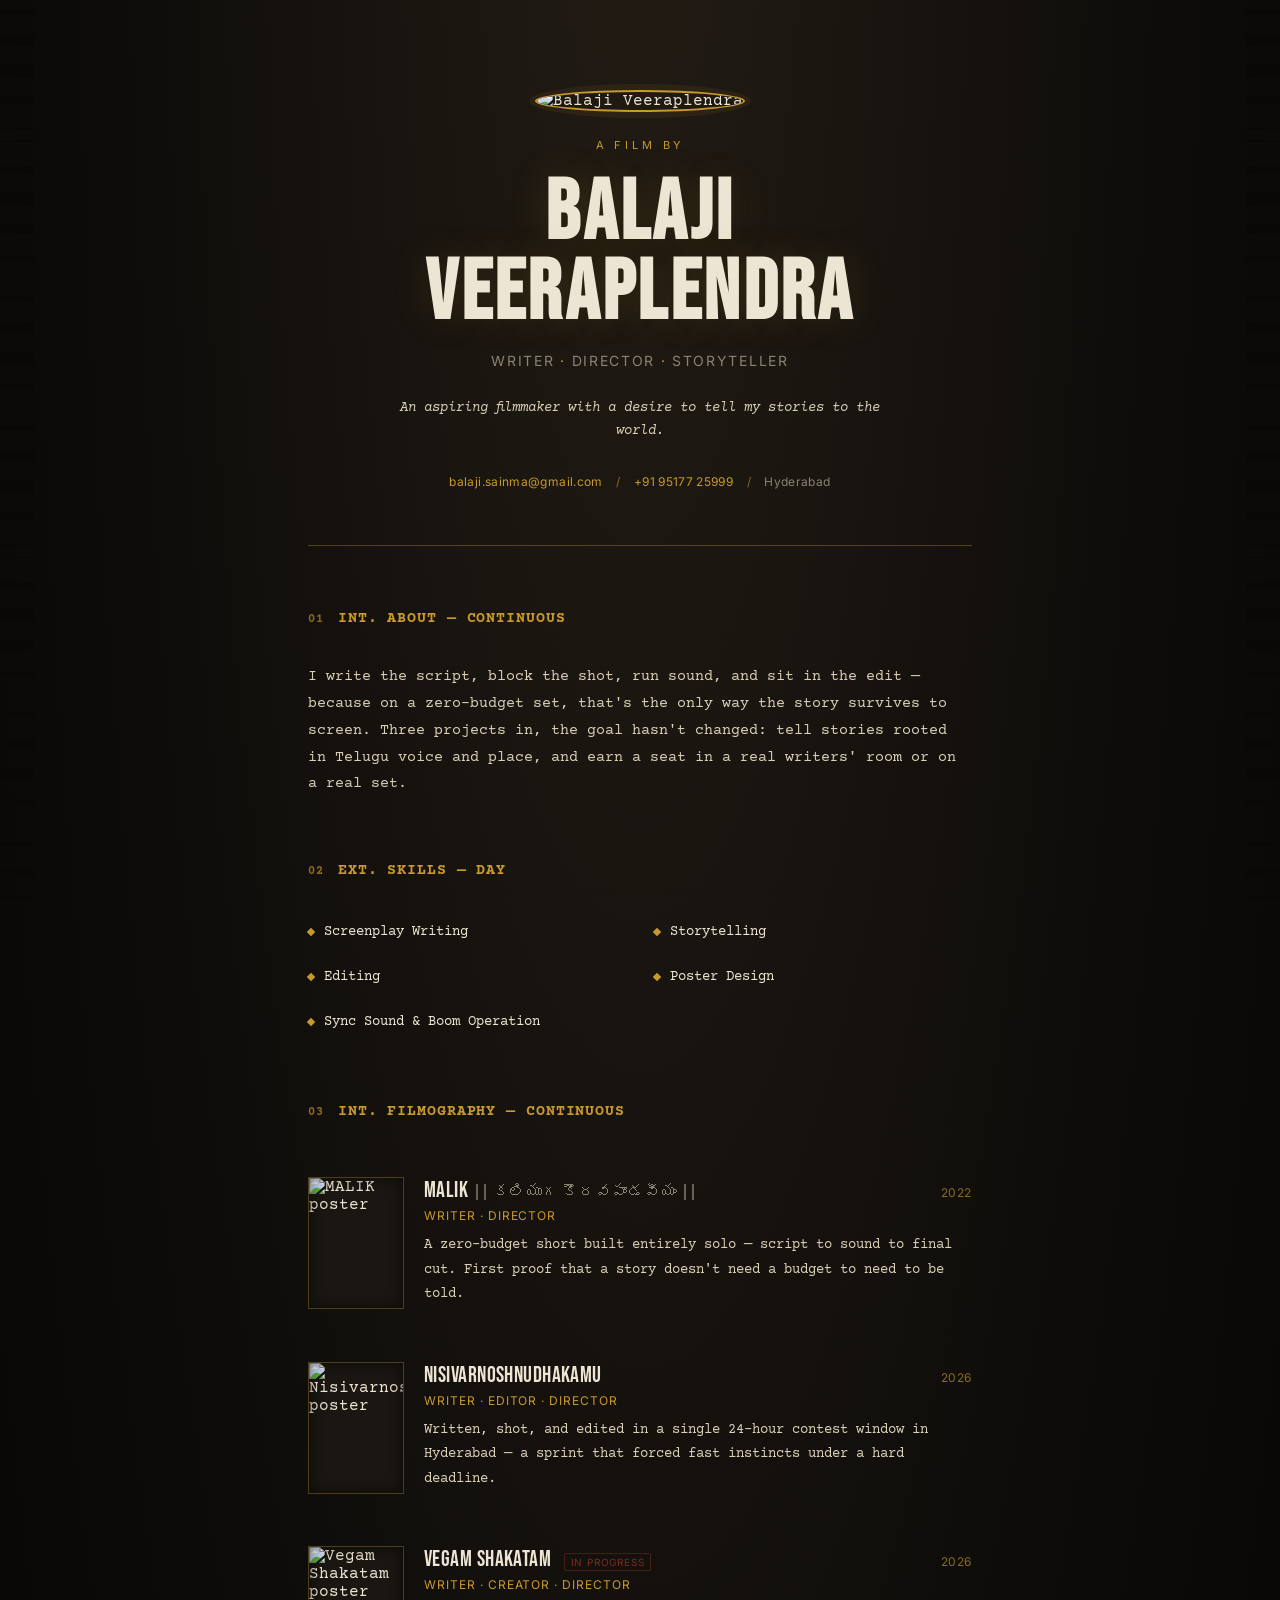
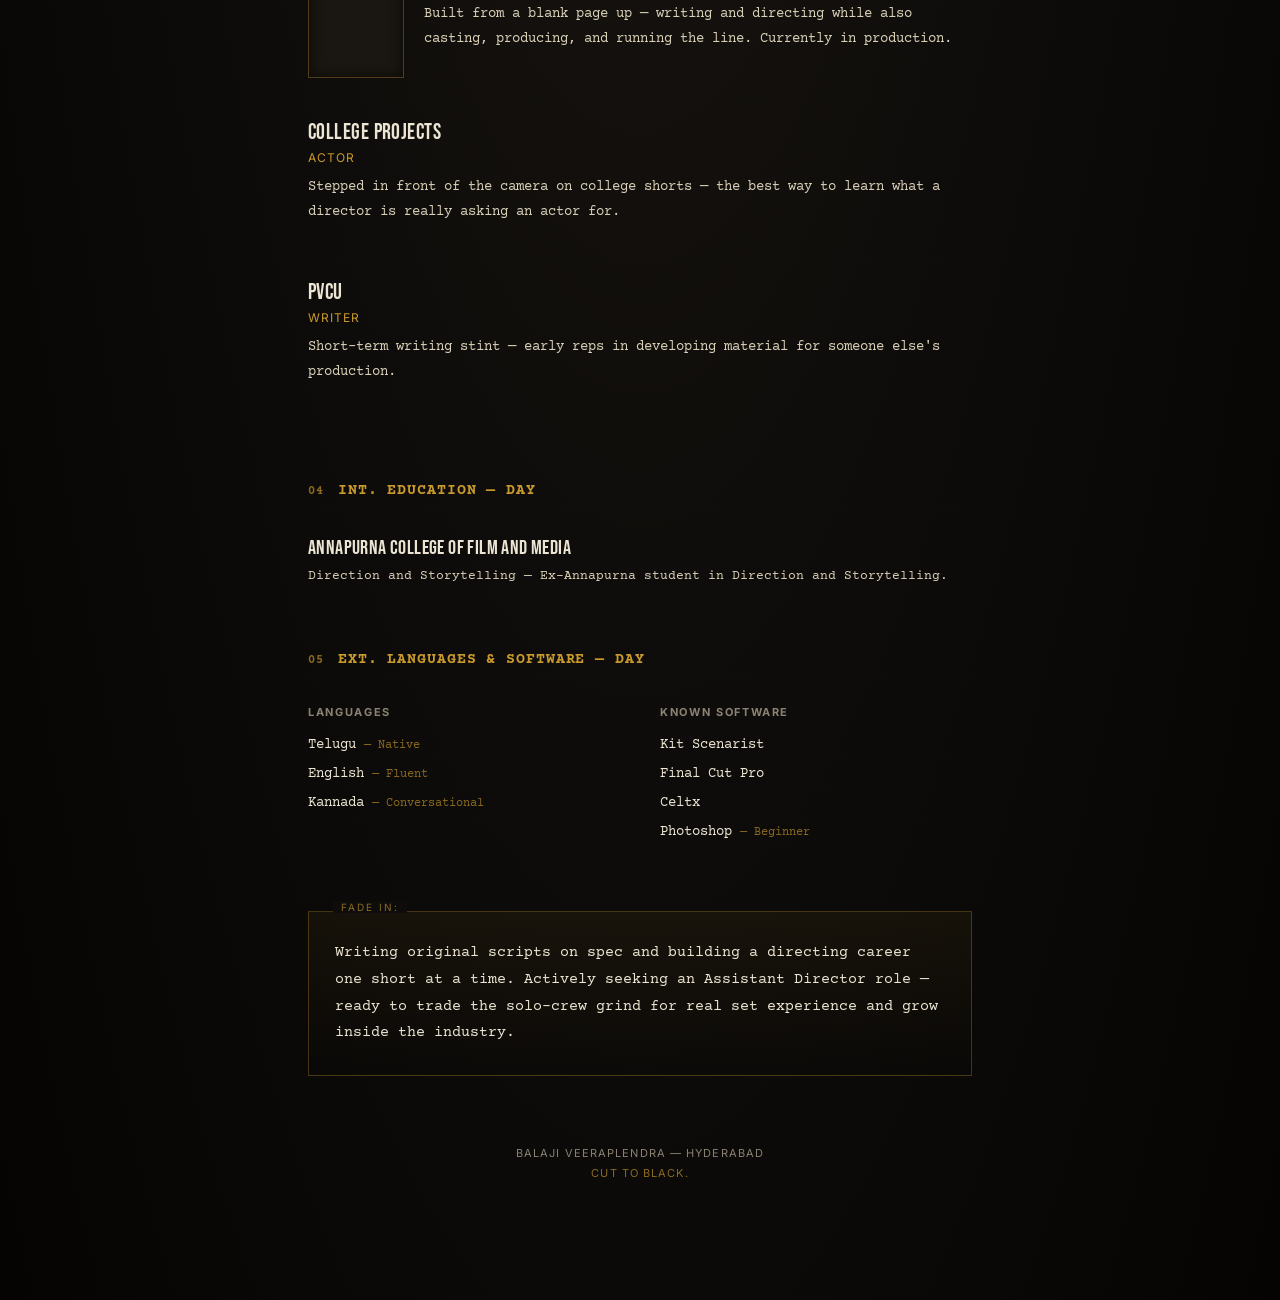
==== index.html @ 6fb1c356 "Add files via upload" ====
<!DOCTYPE html>
<html lang="en">
<head>
<meta charset="UTF-8">
<meta name="viewport" content="width=device-width, initial-scale=1.0">
<title>Balaji Veeraplendra — Writer / Director</title>
<link rel="preconnect" href="https://fonts.googleapis.com">
<link rel="preconnect" href="https://fonts.gstatic.com" crossorigin>
<link href="https://fonts.googleapis.com/css2?family=Bebas+Neue&family=Courier+Prime:wght@400;700&family=Inter:wght@400;500;600&display=swap" rel="stylesheet">
<style>
  :root{
    --bg: #0f0d0b;
    --bg-vignette: #050403;
    --paper: #ece5d3;
    --paper-dim: #d9d0b8;
    --ink: #1b1712;
    --gold: #c8992c;
    --gold-dim: #8a6a1f;
    --red: #7e2a24;
    --muted: #8a8272;
    --rule: rgba(27,23,18,0.18);
  }

  *{ box-sizing: border-box; }

  html, body{
    margin:0; padding:0;
    background: var(--bg);
    color: var(--paper);
    font-family: 'Courier Prime', monospace;
  }

  body{
    background:
      radial-gradient(ellipse at 50% -10%, #221c14 0%, var(--bg) 55%, var(--bg-vignette) 100%);
    min-height: 100vh;
  }

  /* Sprocket rails */
  .rail{
    position: fixed;
    top:0; bottom:0;
    width: 34px;
    background-image:
      repeating-linear-gradient(to bottom, transparent 0 18px, rgba(200,153,44,0.10) 18px 20px);
    z-index: 0;
    pointer-events:none;
  }
  .rail.left{ left:0; }
  .rail.right{ right:0; }
  .rail::before, .rail::after{
    content:"";
    position:absolute; left:50%; transform:translateX(-50%);
    top:14px; width:12px; height:12px; border-radius:2px;
    background: var(--bg-vignette);
    box-shadow: 0 24px 0 0 var(--bg-vignette), 0 48px 0 0 var(--bg-vignette);
  }
  .rail{
    background-color: #16110c;
  }
  .sprockets{
    position:fixed; top:0; bottom:0; width:34px;
    background-repeat: repeat-y;
    background-image: repeating-linear-gradient(to bottom,
      transparent 0px, transparent 10px,
      #0a0806 10px, #0a0806 26px);
    -webkit-mask-image: repeating-linear-gradient(to bottom, black 0 14px, transparent 14px 32px);
            mask-image: repeating-linear-gradient(to bottom, black 0 14px, transparent 14px 32px);
    z-index:1;
  }

  .frame{
    position: relative;
    max-width: 760px;
    margin: 0 auto;
    padding: 0 48px 120px;
  }

  /* ---- Title card ---- */
  .headshot{
    width: 108px;
    height: 108px;
    border-radius: 50%;
    object-fit: cover;
    border: 2px solid var(--gold);
    box-shadow: 0 0 0 6px rgba(200,153,44,0.08);
    margin-bottom: 26px;
  }

  .titlecard{
    padding: 90px 0 56px;
    text-align:center;
    border-bottom: 1px solid rgba(200,153,44,0.35);
  }
  .eyebrow{
    font-family: 'Inter', sans-serif;
    font-size: 11px;
    letter-spacing: 0.35em;
    color: var(--gold);
    text-transform: uppercase;
    margin-bottom: 22px;
  }
  .title{
    font-family: 'Bebas Neue', sans-serif;
    font-size: clamp(48px, 9vw, 84px);
    letter-spacing: 0.04em;
    line-height: 0.95;
    color: var(--paper);
    margin: 0;
    text-shadow: 0 0 40px rgba(200,153,44,0.15);
  }
  .role-line{
    margin-top: 18px;
    font-family: 'Inter', sans-serif;
    font-size: 14px;
    letter-spacing: 0.12em;
    color: var(--muted);
    text-transform: uppercase;
  }
  .role-line span{ color: var(--gold); }
  .logline{
    max-width: 480px;
    margin: 28px auto 0;
    font-size: 14px;
    line-height: 1.7;
    color: var(--paper-dim);
    font-style: italic;
  }
  .contact-strip{
    margin-top: 30px;
    font-family: 'Inter', sans-serif;
    font-size: 12px;
    color: var(--muted);
    letter-spacing: 0.03em;
  }
  .contact-strip a{ color: var(--gold); text-decoration: none; }
  .contact-strip a:hover{ text-decoration: underline; }
  .contact-strip .sep{ color: var(--gold-dim); margin: 0 10px; }

  /* ---- Scene heading (signature element) ---- */
  .scene{
    margin-top: 64px;
  }
  .slug{
    display:flex;
    align-items: baseline;
    gap: 14px;
    font-family: 'Courier Prime', monospace;
    font-weight: 700;
    font-size: 15px;
    letter-spacing: 0.06em;
    color: var(--gold);
    text-transform: uppercase;
    border-bottom: 1px solid var(--rule);
    padding-bottom: 10px;
    margin-bottom: 26px;
  }
  .slug .num{
    color: var(--gold-dim);
    font-size: 12px;
  }
  .slug .tag{
    color: var(--red);
    background: rgba(126,42,36,0.12);
    border: 1px solid rgba(126,42,36,0.35);
    padding: 2px 7px;
    border-radius: 2px;
    font-size: 11px;
  }

  .body-text{
    color: var(--paper-dim);
    font-size: 14.5px;
    line-height: 1.85;
  }

  /* ---- Skills ---- */
  .skills-grid{
    display:grid;
    grid-template-columns: repeat(2, 1fr);
    gap: 12px 28px;
  }
  .skill-item{
    display:flex; align-items:center; gap:10px;
    font-size: 14px;
    color: var(--paper);
    padding: 8px 0;
    border-bottom: 1px dashed var(--rule);
  }
  .skill-item::before{
    content: "";
    width: 6px; height: 6px;
    background: var(--gold);
    transform: rotate(45deg);
    flex-shrink:0;
  }

  /* ---- Filmography / experience ---- */
  .credit{
    padding: 20px 0;
    border-bottom: 1px solid var(--rule);
  }
  .credit:last-child{ border-bottom:none; }
  .credit.has-photo{
    display:flex;
    gap: 20px;
  }
  .credit-poster{
    flex-shrink:0;
    width: 96px;
    height: 132px;
    background: #1a1611;
    border: 1px solid rgba(200,153,44,0.3);
    overflow:hidden;
    position:relative;
  }
  .credit-poster img{
    width:100%; height:100%;
    object-fit: cover;
    display:block;
  }
  .credit-poster::after{
    content: "";
    position:absolute; inset:0;
    box-shadow: inset 0 0 14px rgba(0,0,0,0.6);
    pointer-events:none;
  }
  .credit-body{ flex:1; min-width:0; }
  .credit-head{
    display:flex; justify-content: space-between; align-items:baseline;
    flex-wrap: wrap; gap: 8px 16px;
  }
  .credit-title{
    font-family: 'Bebas Neue', sans-serif;
    font-size: 22px;
    letter-spacing: 0.02em;
    color: var(--paper);
  }
  .credit-year{
    font-family: 'Inter', sans-serif;
    font-size: 12px;
    color: var(--gold-dim);
    letter-spacing: 0.05em;
  }
  .credit-role{
    font-family: 'Inter', sans-serif;
    font-size: 12px;
    color: var(--gold);
    text-transform: uppercase;
    letter-spacing: 0.08em;
    margin-top: 4px;
  }
  .credit-desc{
    margin-top: 10px;
    font-size: 14px;
    color: var(--paper-dim);
    line-height: 1.75;
  }
  .status-tag{
    font-family:'Inter', sans-serif;
    font-size: 10px;
    letter-spacing: 0.08em;
    text-transform: uppercase;
    color: var(--red);
    border: 1px solid rgba(126,42,36,0.5);
    padding: 2px 6px;
    border-radius: 2px;
    margin-left: 8px;
  }

  /* ---- Two-column meta section (education/languages/software) ---- */
  .meta-grid{
    display:grid;
    grid-template-columns: 1fr 1fr;
    gap: 40px;
  }
  .meta-block h3{
    font-family:'Inter', sans-serif;
    font-size: 11px;
    letter-spacing: 0.15em;
    text-transform: uppercase;
    color: var(--muted);
    margin: 0 0 12px;
  }
  .meta-block .line{
    font-size: 14px;
    color: var(--paper);
    padding: 6px 0;
    border-bottom: 1px dashed var(--rule);
  }
  .meta-block .line .lvl{
    color: var(--gold-dim);
    font-size: 12px;
  }

  .education-title{
    font-family:'Bebas Neue', sans-serif;
    font-size: 20px;
    color: var(--paper);
    letter-spacing: 0.02em;
  }
  .education-sub{
    font-size: 13px;
    color: var(--paper-dim);
    margin-top: 6px;
    line-height: 1.6;
  }

  /* ---- Focus / footer ---- */
  .focus-box{
    margin-top: 64px;
    border: 1px solid rgba(200,153,44,0.3);
    background: linear-gradient(180deg, rgba(200,153,44,0.06), transparent);
    padding: 28px 26px;
    position: relative;
  }
  .focus-box::before{
    content: "FADE IN:";
    position: absolute;
    top: -11px; left: 24px;
    background: var(--bg);
    padding: 0 8px;
    font-family:'Inter', sans-serif;
    font-size: 10px;
    letter-spacing: 0.2em;
    color: var(--gold-dim);
  }
  .focus-box p{
    margin:0;
    font-size: 14.5px;
    line-height: 1.85;
    color: var(--paper);
  }

  footer{
    margin-top: 70px;
    text-align:center;
    font-family:'Inter', sans-serif;
    font-size: 11px;
    letter-spacing: 0.1em;
    color: var(--muted);
    text-transform: uppercase;
  }
  footer .end{
    color: var(--gold-dim);
    margin-top: 6px;
  }

  @media (max-width: 640px){
    .frame{ padding: 0 24px 90px; }
    .skills-grid{ grid-template-columns: 1fr; }
    .meta-grid{ grid-template-columns: 1fr; }
    .titlecard{ padding-top: 64px; }
  }

  @media (prefers-reduced-motion: no-preference){
    .scene{ animation: rise 0.6s ease both; }
    .scene:nth-of-type(2){ animation-delay: 0.05s; }
    .scene:nth-of-type(3){ animation-delay: 0.1s; }
    .scene:nth-of-type(4){ animation-delay: 0.15s; }
    .scene:nth-of-type(5){ animation-delay: 0.2s; }
  }
  @keyframes rise{
    from{ opacity:0; transform: translateY(10px); }
    to{ opacity:1; transform: translateY(0); }
  }

  a:focus-visible, button:focus-visible{
    outline: 2px solid var(--gold);
    outline-offset: 3px;
  }
</style>
</head>
<body>

<div class="sprockets" style="left:0;"></div>
<div class="sprockets" style="right:0;"></div>

<div class="frame">

  <div class="titlecard">
    <img class="headshot" src="images/headshot.jpg" alt="Balaji Veeraplendra">
    <div class="eyebrow">A Film By</div>
    <h1 class="title">BALAJI<br>VEERAPLENDRA</h1>
    <div class="role-line">Writer <span>·</span> Director <span>·</span> Storyteller</div>
    <p class="logline">An aspiring filmmaker with a desire to tell my stories to the world.</p>
    <div class="contact-strip">
      <a href="mailto:balaji.sainma@gmail.com">balaji.sainma@gmail.com</a>
      <span class="sep">/</span>
      <a href="tel:+919517725999">+91 95177 25999</a>
      <span class="sep">/</span>
      Hyderabad
    </div>
  </div>

  <div class="scene">
    <div class="slug"><span class="num">01</span> INT. ABOUT — CONTINUOUS</div>
    <p class="body-text">I write the script, block the shot, run sound, and sit in the edit — because on a zero-budget set, that's the only way the story survives to screen. Three projects in, the goal hasn't changed: tell stories rooted in Telugu voice and place, and earn a seat in a real writers' room or on a real set.</p>
  </div>

  <div class="scene">
    <div class="slug"><span class="num">02</span> EXT. SKILLS — DAY</div>
    <div class="skills-grid">
      <div class="skill-item">Screenplay Writing</div>
      <div class="skill-item">Storytelling</div>
      <div class="skill-item">Editing</div>
      <div class="skill-item">Poster Design</div>
      <div class="skill-item">Sync Sound & Boom Operation</div>
    </div>
  </div>

  <div class="scene">
    <div class="slug"><span class="num">03</span> INT. FILMOGRAPHY — CONTINUOUS</div>

    <div class="credit has-photo">
      <div class="credit-poster">
        <img src="images/malik-poster.jpg" alt="MALIK poster" loading="lazy">
      </div>
      <div class="credit-body">
        <div class="credit-head">
          <span class="credit-title">MALIK <span style="font-size:16px; color:var(--muted);">|| కలియుగ కౌరవపాండవీయం ||</span></span>
          <span class="credit-year">2022</span>
        </div>
        <div class="credit-role">Writer · Director</div>
        <p class="credit-desc">A zero-budget short built entirely solo — script to sound to final cut. First proof that a story doesn't need a budget to need to be told.</p>
      </div>
    </div>

    <div class="credit has-photo">
      <div class="credit-poster">
        <img src="images/nisivarnoshnudhakamu-poster.jpg" alt="Nisivarnoshnudhakamu poster" loading="lazy">
      </div>
      <div class="credit-body">
        <div class="credit-head">
          <span class="credit-title">Nisivarnoshnudhakamu</span>
          <span class="credit-year">2026</span>
        </div>
        <div class="credit-role">Writer · Editor · Director</div>
        <p class="credit-desc">Written, shot, and edited in a single 24-hour contest window in Hyderabad — a sprint that forced fast instincts under a hard deadline.</p>
      </div>
    </div>

    <div class="credit has-photo">
      <div class="credit-poster">
        <img src="images/vegam-shakatam-poster.jpg" alt="Vegam Shakatam poster" loading="lazy">
      </div>
      <div class="credit-body">
        <div class="credit-head">
          <span class="credit-title">Vegam Shakatam <span class="status-tag">In Progress</span></span>
          <span class="credit-year">2026</span>
        </div>
        <div class="credit-role">Writer · Creator · Director</div>
        <p class="credit-desc">Built from a blank page up — writing and directing while also casting, producing, and running the line. Currently in production.</p>
      </div>
    </div>

    <div class="credit">
      <div class="credit-head">
        <span class="credit-title">College Projects</span>
      </div>
      <div class="credit-role">Actor</div>
      <p class="credit-desc">Stepped in front of the camera on college shorts — the best way to learn what a director is really asking an actor for.</p>
    </div>

    <div class="credit">
      <div class="credit-head">
        <span class="credit-title">PVCU</span>
      </div>
      <div class="credit-role">Writer</div>
      <p class="credit-desc">Short-term writing stint — early reps in developing material for someone else's production.</p>
    </div>
  </div>

  <div class="scene">
    <div class="slug"><span class="num">04</span> INT. EDUCATION — DAY</div>
    <div class="education-title">Annapurna College of Film and Media</div>
    <div class="education-sub">Direction and Storytelling — Ex-Annapurna student in Direction and Storytelling.</div>
  </div>

  <div class="scene">
    <div class="slug"><span class="num">05</span> EXT. LANGUAGES & SOFTWARE — DAY</div>
    <div class="meta-grid">
      <div class="meta-block">
        <h3>Languages</h3>
        <div class="line">Telugu <span class="lvl">— Native</span></div>
        <div class="line">English <span class="lvl">— Fluent</span></div>
        <div class="line">Kannada <span class="lvl">— Conversational</span></div>
      </div>
      <div class="meta-block">
        <h3>Known Software</h3>
        <div class="line">Kit Scenarist</div>
        <div class="line">Final Cut Pro</div>
        <div class="line">Celtx</div>
        <div class="line">Photoshop <span class="lvl">— Beginner</span></div>
      </div>
    </div>
  </div>

  <div class="focus-box">
    <p>Writing original scripts on spec and building a directing career one short at a time. Actively seeking an Assistant Director role — ready to trade the solo-crew grind for real set experience and grow inside the industry.</p>
  </div>

  <footer>
    <div>Balaji Veeraplendra — Hyderabad</div>
    <div class="end">CUT TO BLACK.</div>
  </footer>

</div>

</body>
</html>
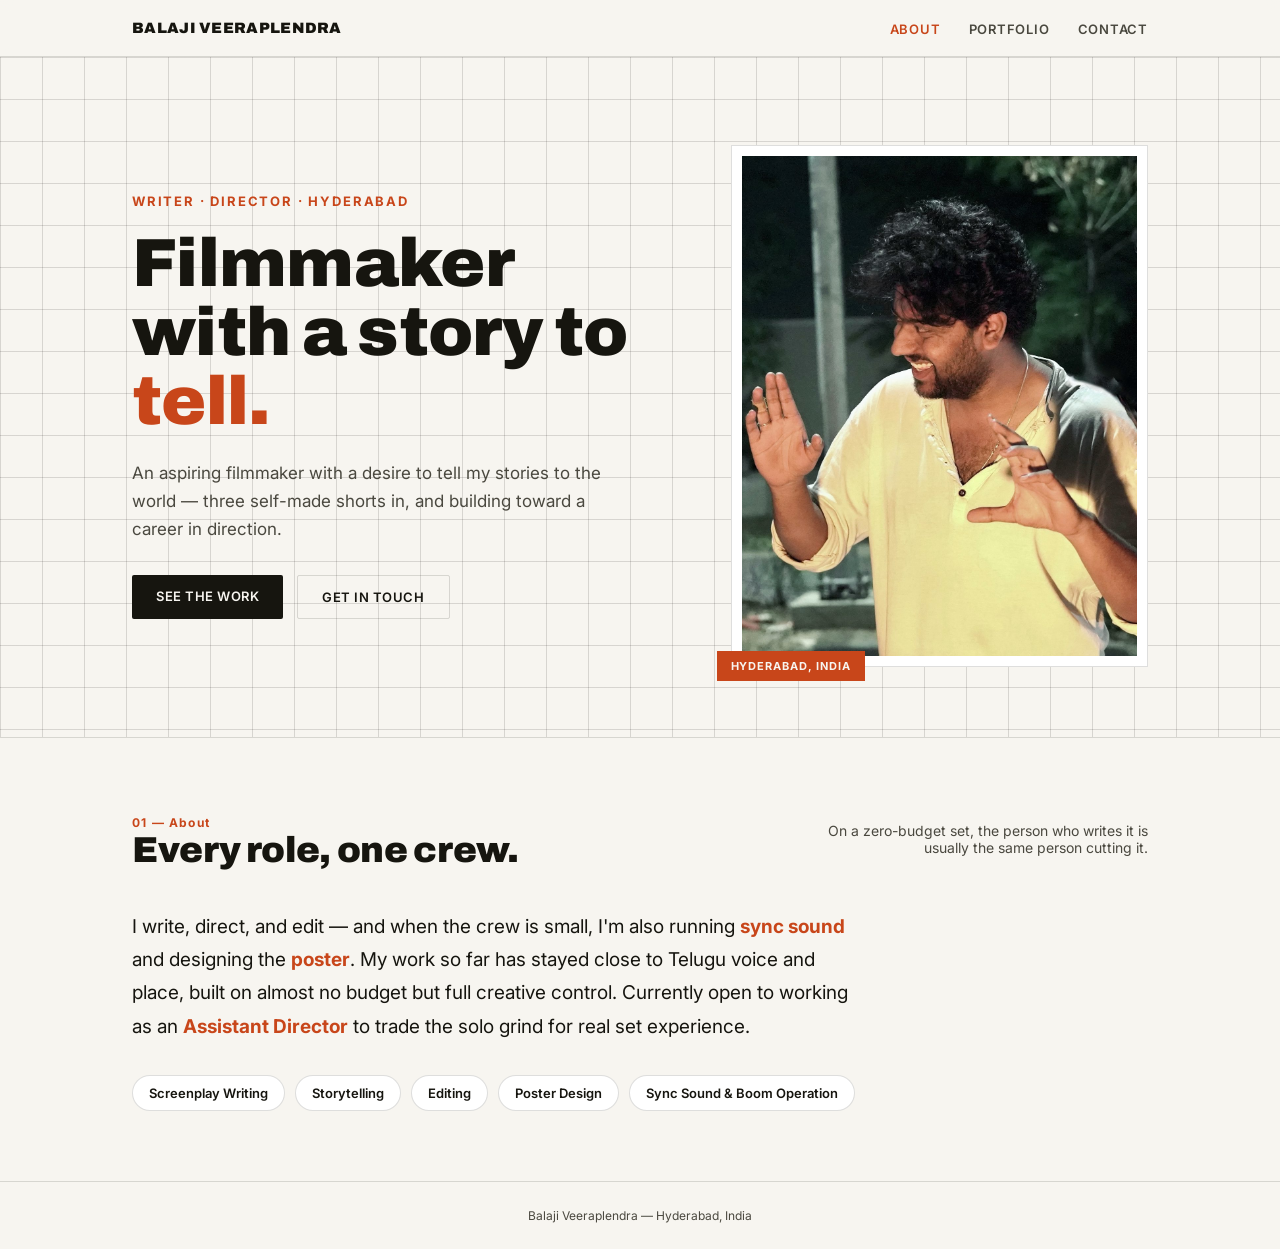
==== commit 150729cd: "Split site into About / Portfolio / Contact pages" ====
--- a/index.html
+++ b/index.html
@@ -3,509 +3,66 @@
 <head>
 <meta charset="UTF-8">
 <meta name="viewport" content="width=device-width, initial-scale=1.0">
-<title>Balaji Veeraplendra — Writer / Director</title>
+<title>Balaji Veeraplendra — Filmmaker</title>
 <link rel="preconnect" href="https://fonts.googleapis.com">
 <link rel="preconnect" href="https://fonts.gstatic.com" crossorigin>
-<link href="https://fonts.googleapis.com/css2?family=Bebas+Neue&family=Courier+Prime:wght@400;700&family=Inter:wght@400;500;600&display=swap" rel="stylesheet">
-<style>
-  :root{
-    --bg: #0f0d0b;
-    --bg-vignette: #050403;
-    --paper: #ece5d3;
-    --paper-dim: #d9d0b8;
-    --ink: #1b1712;
-    --gold: #c8992c;
-    --gold-dim: #8a6a1f;
-    --red: #7e2a24;
-    --muted: #8a8272;
-    --rule: rgba(27,23,18,0.18);
-  }
-
-  *{ box-sizing: border-box; }
-
-  html, body{
-    margin:0; padding:0;
-    background: var(--bg);
-    color: var(--paper);
-    font-family: 'Courier Prime', monospace;
-  }
-
-  body{
-    background:
-      radial-gradient(ellipse at 50% -10%, #221c14 0%, var(--bg) 55%, var(--bg-vignette) 100%);
-    min-height: 100vh;
-  }
-
-  /* Sprocket rails */
-  .rail{
-    position: fixed;
-    top:0; bottom:0;
-    width: 34px;
-    background-image:
-      repeating-linear-gradient(to bottom, transparent 0 18px, rgba(200,153,44,0.10) 18px 20px);
-    z-index: 0;
-    pointer-events:none;
-  }
-  .rail.left{ left:0; }
-  .rail.right{ right:0; }
-  .rail::before, .rail::after{
-    content:"";
-    position:absolute; left:50%; transform:translateX(-50%);
-    top:14px; width:12px; height:12px; border-radius:2px;
-    background: var(--bg-vignette);
-    box-shadow: 0 24px 0 0 var(--bg-vignette), 0 48px 0 0 var(--bg-vignette);
-  }
-  .rail{
-    background-color: #16110c;
-  }
-  .sprockets{
-    position:fixed; top:0; bottom:0; width:34px;
-    background-repeat: repeat-y;
-    background-image: repeating-linear-gradient(to bottom,
-      transparent 0px, transparent 10px,
-      #0a0806 10px, #0a0806 26px);
-    -webkit-mask-image: repeating-linear-gradient(to bottom, black 0 14px, transparent 14px 32px);
-            mask-image: repeating-linear-gradient(to bottom, black 0 14px, transparent 14px 32px);
-    z-index:1;
-  }
-
-  .frame{
-    position: relative;
-    max-width: 760px;
-    margin: 0 auto;
-    padding: 0 48px 120px;
-  }
-
-  /* ---- Title card ---- */
-  .headshot{
-    width: 108px;
-    height: 108px;
-    border-radius: 50%;
-    object-fit: cover;
-    border: 2px solid var(--gold);
-    box-shadow: 0 0 0 6px rgba(200,153,44,0.08);
-    margin-bottom: 26px;
-  }
-
-  .titlecard{
-    padding: 90px 0 56px;
-    text-align:center;
-    border-bottom: 1px solid rgba(200,153,44,0.35);
-  }
-  .eyebrow{
-    font-family: 'Inter', sans-serif;
-    font-size: 11px;
-    letter-spacing: 0.35em;
-    color: var(--gold);
-    text-transform: uppercase;
-    margin-bottom: 22px;
-  }
-  .title{
-    font-family: 'Bebas Neue', sans-serif;
-    font-size: clamp(48px, 9vw, 84px);
-    letter-spacing: 0.04em;
-    line-height: 0.95;
-    color: var(--paper);
-    margin: 0;
-    text-shadow: 0 0 40px rgba(200,153,44,0.15);
-  }
-  .role-line{
-    margin-top: 18px;
-    font-family: 'Inter', sans-serif;
-    font-size: 14px;
-    letter-spacing: 0.12em;
-    color: var(--muted);
-    text-transform: uppercase;
-  }
-  .role-line span{ color: var(--gold); }
-  .logline{
-    max-width: 480px;
-    margin: 28px auto 0;
-    font-size: 14px;
-    line-height: 1.7;
-    color: var(--paper-dim);
-    font-style: italic;
-  }
-  .contact-strip{
-    margin-top: 30px;
-    font-family: 'Inter', sans-serif;
-    font-size: 12px;
-    color: var(--muted);
-    letter-spacing: 0.03em;
-  }
-  .contact-strip a{ color: var(--gold); text-decoration: none; }
-  .contact-strip a:hover{ text-decoration: underline; }
-  .contact-strip .sep{ color: var(--gold-dim); margin: 0 10px; }
-
-  /* ---- Scene heading (signature element) ---- */
-  .scene{
-    margin-top: 64px;
-  }
-  .slug{
-    display:flex;
-    align-items: baseline;
-    gap: 14px;
-    font-family: 'Courier Prime', monospace;
-    font-weight: 700;
-    font-size: 15px;
-    letter-spacing: 0.06em;
-    color: var(--gold);
-    text-transform: uppercase;
-    border-bottom: 1px solid var(--rule);
-    padding-bottom: 10px;
-    margin-bottom: 26px;
-  }
-  .slug .num{
-    color: var(--gold-dim);
-    font-size: 12px;
-  }
-  .slug .tag{
-    color: var(--red);
-    background: rgba(126,42,36,0.12);
-    border: 1px solid rgba(126,42,36,0.35);
-    padding: 2px 7px;
-    border-radius: 2px;
-    font-size: 11px;
-  }
-
-  .body-text{
-    color: var(--paper-dim);
-    font-size: 14.5px;
-    line-height: 1.85;
-  }
-
-  /* ---- Skills ---- */
-  .skills-grid{
-    display:grid;
-    grid-template-columns: repeat(2, 1fr);
-    gap: 12px 28px;
-  }
-  .skill-item{
-    display:flex; align-items:center; gap:10px;
-    font-size: 14px;
-    color: var(--paper);
-    padding: 8px 0;
-    border-bottom: 1px dashed var(--rule);
-  }
-  .skill-item::before{
-    content: "";
-    width: 6px; height: 6px;
-    background: var(--gold);
-    transform: rotate(45deg);
-    flex-shrink:0;
-  }
-
-  /* ---- Filmography / experience ---- */
-  .credit{
-    padding: 20px 0;
-    border-bottom: 1px solid var(--rule);
-  }
-  .credit:last-child{ border-bottom:none; }
-  .credit.has-photo{
-    display:flex;
-    gap: 20px;
-  }
-  .credit-poster{
-    flex-shrink:0;
-    width: 96px;
-    height: 132px;
-    background: #1a1611;
-    border: 1px solid rgba(200,153,44,0.3);
-    overflow:hidden;
-    position:relative;
-  }
-  .credit-poster img{
-    width:100%; height:100%;
-    object-fit: cover;
-    display:block;
-  }
-  .credit-poster::after{
-    content: "";
-    position:absolute; inset:0;
-    box-shadow: inset 0 0 14px rgba(0,0,0,0.6);
-    pointer-events:none;
-  }
-  .credit-body{ flex:1; min-width:0; }
-  .credit-head{
-    display:flex; justify-content: space-between; align-items:baseline;
-    flex-wrap: wrap; gap: 8px 16px;
-  }
-  .credit-title{
-    font-family: 'Bebas Neue', sans-serif;
-    font-size: 22px;
-    letter-spacing: 0.02em;
-    color: var(--paper);
-  }
-  .credit-year{
-    font-family: 'Inter', sans-serif;
-    font-size: 12px;
-    color: var(--gold-dim);
-    letter-spacing: 0.05em;
-  }
-  .credit-role{
-    font-family: 'Inter', sans-serif;
-    font-size: 12px;
-    color: var(--gold);
-    text-transform: uppercase;
-    letter-spacing: 0.08em;
-    margin-top: 4px;
-  }
-  .credit-desc{
-    margin-top: 10px;
-    font-size: 14px;
-    color: var(--paper-dim);
-    line-height: 1.75;
-  }
-  .status-tag{
-    font-family:'Inter', sans-serif;
-    font-size: 10px;
-    letter-spacing: 0.08em;
-    text-transform: uppercase;
-    color: var(--red);
-    border: 1px solid rgba(126,42,36,0.5);
-    padding: 2px 6px;
-    border-radius: 2px;
-    margin-left: 8px;
-  }
-
-  /* ---- Two-column meta section (education/languages/software) ---- */
-  .meta-grid{
-    display:grid;
-    grid-template-columns: 1fr 1fr;
-    gap: 40px;
-  }
-  .meta-block h3{
-    font-family:'Inter', sans-serif;
-    font-size: 11px;
-    letter-spacing: 0.15em;
-    text-transform: uppercase;
-    color: var(--muted);
-    margin: 0 0 12px;
-  }
-  .meta-block .line{
-    font-size: 14px;
-    color: var(--paper);
-    padding: 6px 0;
-    border-bottom: 1px dashed var(--rule);
-  }
-  .meta-block .line .lvl{
-    color: var(--gold-dim);
-    font-size: 12px;
-  }
-
-  .education-title{
-    font-family:'Bebas Neue', sans-serif;
-    font-size: 20px;
-    color: var(--paper);
-    letter-spacing: 0.02em;
-  }
-  .education-sub{
-    font-size: 13px;
-    color: var(--paper-dim);
-    margin-top: 6px;
-    line-height: 1.6;
-  }
-
-  /* ---- Focus / footer ---- */
-  .focus-box{
-    margin-top: 64px;
-    border: 1px solid rgba(200,153,44,0.3);
-    background: linear-gradient(180deg, rgba(200,153,44,0.06), transparent);
-    padding: 28px 26px;
-    position: relative;
-  }
-  .focus-box::before{
-    content: "FADE IN:";
-    position: absolute;
-    top: -11px; left: 24px;
-    background: var(--bg);
-    padding: 0 8px;
-    font-family:'Inter', sans-serif;
-    font-size: 10px;
-    letter-spacing: 0.2em;
-    color: var(--gold-dim);
-  }
-  .focus-box p{
-    margin:0;
-    font-size: 14.5px;
-    line-height: 1.85;
-    color: var(--paper);
-  }
-
-  footer{
-    margin-top: 70px;
-    text-align:center;
-    font-family:'Inter', sans-serif;
-    font-size: 11px;
-    letter-spacing: 0.1em;
-    color: var(--muted);
-    text-transform: uppercase;
-  }
-  footer .end{
-    color: var(--gold-dim);
-    margin-top: 6px;
-  }
-
-  @media (max-width: 640px){
-    .frame{ padding: 0 24px 90px; }
-    .skills-grid{ grid-template-columns: 1fr; }
-    .meta-grid{ grid-template-columns: 1fr; }
-    .titlecard{ padding-top: 64px; }
-  }
-
-  @media (prefers-reduced-motion: no-preference){
-    .scene{ animation: rise 0.6s ease both; }
-    .scene:nth-of-type(2){ animation-delay: 0.05s; }
-    .scene:nth-of-type(3){ animation-delay: 0.1s; }
-    .scene:nth-of-type(4){ animation-delay: 0.15s; }
-    .scene:nth-of-type(5){ animation-delay: 0.2s; }
-  }
-  @keyframes rise{
-    from{ opacity:0; transform: translateY(10px); }
-    to{ opacity:1; transform: translateY(0); }
-  }
-
-  a:focus-visible, button:focus-visible{
-    outline: 2px solid var(--gold);
-    outline-offset: 3px;
-  }
-</style>
+<link href="https://fonts.googleapis.com/css2?family=Archivo:wght@400;500;700;900&family=Inter:wght@400;500;600;700&display=swap" rel="stylesheet">
+<link rel="stylesheet" href="style.css">
 </head>
 <body>
 
-<div class="sprockets" style="left:0;"></div>
-<div class="sprockets" style="right:0;"></div>
+<nav>
+  <div class="nav-inner">
+    <a class="nav-name" href="index.html">Balaji Veeraplendra</a>
+    <ul class="nav-links">
+      <li><a href="index.html" class="active">About</a></li>
+      <li><a href="portfolio.html">Portfolio</a></li>
+      <li><a href="contact.html">Contact</a></li>
+    </ul>
+  </div>
+</nav>
 
-<div class="frame">
-
-  <div class="titlecard">
-    <img class="headshot" src="images/headshot.jpg" alt="Balaji Veeraplendra">
-    <div class="eyebrow">A Film By</div>
-    <h1 class="title">BALAJI<br>VEERAPLENDRA</h1>
-    <div class="role-line">Writer <span>·</span> Director <span>·</span> Storyteller</div>
-    <p class="logline">An aspiring filmmaker with a desire to tell my stories to the world.</p>
-    <div class="contact-strip">
-      <a href="mailto:balaji.sainma@gmail.com">balaji.sainma@gmail.com</a>
-      <span class="sep">/</span>
-      <a href="tel:+919517725999">+91 95177 25999</a>
-      <span class="sep">/</span>
-      Hyderabad
+<header class="hero grid-bg">
+  <div class="wrap hero-inner">
+    <div>
+      <div class="eyebrow">Writer · Director · Hyderabad</div>
+      <h1>Filmmaker with a story to <em>tell.</em></h1>
+      <p class="hero-sub">An aspiring filmmaker with a desire to tell my stories to the world — three self-made shorts in, and building toward a career in direction.</p>
+      <div class="hero-cta">
+        <a class="btn btn-primary" href="portfolio.html">See the work</a>
+        <a class="btn btn-ghost" href="contact.html">Get in touch</a>
+      </div>
+    </div>
+    <div class="hero-photo">
+      <div class="frame">
+        <img src="images/headshot.jpg" alt="Balaji Veeraplendra">
+      </div>
+      <div class="tag">Hyderabad, India</div>
     </div>
   </div>
+</header>
 
-  <div class="scene">
-    <div class="slug"><span class="num">01</span> INT. ABOUT — CONTINUOUS</div>
-    <p class="body-text">I write the script, block the shot, run sound, and sit in the edit — because on a zero-budget set, that's the only way the story survives to screen. Three projects in, the goal hasn't changed: tell stories rooted in Telugu voice and place, and earn a seat in a real writers' room or on a real set.</p>
-  </div>
-
-  <div class="scene">
-    <div class="slug"><span class="num">02</span> EXT. SKILLS — DAY</div>
-    <div class="skills-grid">
-      <div class="skill-item">Screenplay Writing</div>
-      <div class="skill-item">Storytelling</div>
-      <div class="skill-item">Editing</div>
-      <div class="skill-item">Poster Design</div>
-      <div class="skill-item">Sync Sound & Boom Operation</div>
+<section id="about">
+  <div class="wrap">
+    <div class="section-head">
+      <div>
+        <div class="section-num">01 — About</div>
+        <h2 class="section-title">Every role, one crew.</h2>
+      </div>
+      <p class="section-note">On a zero-budget set, the person who writes it is usually the same person cutting it.</p>
+    </div>
+    <p class="about-text">I write, direct, and edit — and when the crew is small, I'm also running <strong>sync sound</strong> and designing the <strong>poster</strong>. My work so far has stayed close to Telugu voice and place, built on almost no budget but full creative control. Currently open to working as an <strong>Assistant Director</strong> to trade the solo grind for real set experience.</p>
+    <div class="skills-row">
+      <span class="skill-pill">Screenplay Writing</span>
+      <span class="skill-pill">Storytelling</span>
+      <span class="skill-pill">Editing</span>
+      <span class="skill-pill">Poster Design</span>
+      <span class="skill-pill">Sync Sound & Boom Operation</span>
     </div>
   </div>
+</section>
 
-  <div class="scene">
-    <div class="slug"><span class="num">03</span> INT. FILMOGRAPHY — CONTINUOUS</div>
-
-    <div class="credit has-photo">
-      <div class="credit-poster">
-        <img src="images/malik-poster.jpg" alt="MALIK poster" loading="lazy">
-      </div>
-      <div class="credit-body">
-        <div class="credit-head">
-          <span class="credit-title">MALIK <span style="font-size:16px; color:var(--muted);">|| కలియుగ కౌరవపాండవీయం ||</span></span>
-          <span class="credit-year">2022</span>
-        </div>
-        <div class="credit-role">Writer · Director</div>
-        <p class="credit-desc">A zero-budget short built entirely solo — script to sound to final cut. First proof that a story doesn't need a budget to need to be told.</p>
-      </div>
-    </div>
-
-    <div class="credit has-photo">
-      <div class="credit-poster">
-        <img src="images/nisivarnoshnudhakamu-poster.jpg" alt="Nisivarnoshnudhakamu poster" loading="lazy">
-      </div>
-      <div class="credit-body">
-        <div class="credit-head">
-          <span class="credit-title">Nisivarnoshnudhakamu</span>
-          <span class="credit-year">2026</span>
-        </div>
-        <div class="credit-role">Writer · Editor · Director</div>
-        <p class="credit-desc">Written, shot, and edited in a single 24-hour contest window in Hyderabad — a sprint that forced fast instincts under a hard deadline.</p>
-      </div>
-    </div>
-
-    <div class="credit has-photo">
-      <div class="credit-poster">
-        <img src="images/vegam-shakatam-poster.jpg" alt="Vegam Shakatam poster" loading="lazy">
-      </div>
-      <div class="credit-body">
-        <div class="credit-head">
-          <span class="credit-title">Vegam Shakatam <span class="status-tag">In Progress</span></span>
-          <span class="credit-year">2026</span>
-        </div>
-        <div class="credit-role">Writer · Creator · Director</div>
-        <p class="credit-desc">Built from a blank page up — writing and directing while also casting, producing, and running the line. Currently in production.</p>
-      </div>
-    </div>
-
-    <div class="credit">
-      <div class="credit-head">
-        <span class="credit-title">College Projects</span>
-      </div>
-      <div class="credit-role">Actor</div>
-      <p class="credit-desc">Stepped in front of the camera on college shorts — the best way to learn what a director is really asking an actor for.</p>
-    </div>
-
-    <div class="credit">
-      <div class="credit-head">
-        <span class="credit-title">PVCU</span>
-      </div>
-      <div class="credit-role">Writer</div>
-      <p class="credit-desc">Short-term writing stint — early reps in developing material for someone else's production.</p>
-    </div>
-  </div>
-
-  <div class="scene">
-    <div class="slug"><span class="num">04</span> INT. EDUCATION — DAY</div>
-    <div class="education-title">Annapurna College of Film and Media</div>
-    <div class="education-sub">Direction and Storytelling — Ex-Annapurna student in Direction and Storytelling.</div>
-  </div>
-
-  <div class="scene">
-    <div class="slug"><span class="num">05</span> EXT. LANGUAGES & SOFTWARE — DAY</div>
-    <div class="meta-grid">
-      <div class="meta-block">
-        <h3>Languages</h3>
-        <div class="line">Telugu <span class="lvl">— Native</span></div>
-        <div class="line">English <span class="lvl">— Fluent</span></div>
-        <div class="line">Kannada <span class="lvl">— Conversational</span></div>
-      </div>
-      <div class="meta-block">
-        <h3>Known Software</h3>
-        <div class="line">Kit Scenarist</div>
-        <div class="line">Final Cut Pro</div>
-        <div class="line">Celtx</div>
-        <div class="line">Photoshop <span class="lvl">— Beginner</span></div>
-      </div>
-    </div>
-  </div>
-
-  <div class="focus-box">
-    <p>Writing original scripts on spec and building a directing career one short at a time. Actively seeking an Assistant Director role — ready to trade the solo-crew grind for real set experience and grow inside the industry.</p>
-  </div>
-
-  <footer>
-    <div>Balaji Veeraplendra — Hyderabad</div>
-    <div class="end">CUT TO BLACK.</div>
-  </footer>
-
-</div>
+<footer class="on-light">Balaji Veeraplendra — Hyderabad, India</footer>
 
 </body>
 </html>
--- a/style.css
+++ b/style.css
@@ -0,0 +1,417 @@
+:root{
+  --bg: #f7f5f0;
+  --bg-alt: #efece3;
+  --ink: #16150f;
+  --ink-soft: #4a483f;
+  --line: rgba(22,21,15,0.14);
+  --accent: #c8461a;
+  --accent-soft: #e8d9c9;
+  --white: #ffffff;
+}
+
+*{ box-sizing: border-box; }
+html{ scroll-behavior: smooth; }
+
+body{
+  margin:0;
+  background: var(--bg);
+  color: var(--ink);
+  font-family: 'Inter', sans-serif;
+  -webkit-font-smoothing: antialiased;
+}
+
+.grid-bg{
+  background-image:
+    linear-gradient(var(--line) 1px, transparent 1px),
+    linear-gradient(90deg, var(--line) 1px, transparent 1px);
+  background-size: 42px 42px;
+}
+
+h1, h2, h3{
+  font-family: 'Archivo', sans-serif;
+  margin: 0;
+}
+
+a{ color: inherit; }
+
+.wrap{
+  max-width: 1080px;
+  margin: 0 auto;
+  padding: 0 32px;
+}
+
+/* ---------- Nav ---------- */
+nav{
+  position: sticky;
+  top:0;
+  z-index: 50;
+  background: rgba(247,245,240,0.9);
+  backdrop-filter: blur(6px);
+  border-bottom: 1px solid var(--line);
+}
+.nav-inner{
+  display:flex;
+  align-items:center;
+  justify-content: space-between;
+  padding: 18px 32px;
+  max-width: 1080px;
+  margin: 0 auto;
+}
+.nav-name{
+  font-family:'Archivo', sans-serif;
+  font-weight: 900;
+  font-size: 15px;
+  letter-spacing: 0.02em;
+  text-transform: uppercase;
+  text-decoration: none;
+}
+.nav-links{
+  display:flex;
+  gap: 28px;
+  list-style:none;
+  margin:0; padding:0;
+}
+.nav-links a{
+  font-size: 13px;
+  font-weight: 600;
+  text-decoration:none;
+  text-transform: uppercase;
+  letter-spacing: 0.06em;
+  color: var(--ink-soft);
+  transition: color 0.15s;
+}
+.nav-links a:hover, .nav-links a.active{ color: var(--accent); }
+
+/* ---------- Hero (home page) ---------- */
+.hero{
+  padding: 88px 0 70px;
+  position: relative;
+}
+.hero-inner{
+  display:grid;
+  grid-template-columns: 1.3fr 1fr;
+  gap: 56px;
+  align-items:center;
+}
+.eyebrow{
+  font-size: 13px;
+  font-weight: 700;
+  letter-spacing: 0.14em;
+  text-transform: uppercase;
+  color: var(--accent);
+  margin-bottom: 20px;
+}
+.hero h1{
+  font-size: clamp(40px, 6vw, 68px);
+  line-height: 1.02;
+  font-weight: 900;
+  letter-spacing: -0.01em;
+}
+.hero h1 em{
+  font-style: normal;
+  color: var(--accent);
+}
+.hero-sub{
+  margin-top: 22px;
+  font-size: 17px;
+  line-height: 1.65;
+  color: var(--ink-soft);
+  max-width: 480px;
+}
+.hero-cta{
+  margin-top: 32px;
+  display:flex;
+  gap: 14px;
+  flex-wrap: wrap;
+}
+.btn{
+  display:inline-block;
+  font-family:'Inter', sans-serif;
+  font-weight: 600;
+  font-size: 13px;
+  letter-spacing: 0.04em;
+  text-transform: uppercase;
+  text-decoration:none;
+  padding: 13px 24px;
+  border-radius: 2px;
+  transition: transform 0.15s, background 0.15s;
+}
+.btn-primary{
+  background: var(--ink);
+  color: var(--bg);
+}
+.btn-primary:hover{ background: var(--accent); transform: translateY(-1px); }
+.btn-ghost{
+  border: 1px solid var(--line);
+  color: var(--ink);
+}
+.btn-ghost:hover{ border-color: var(--ink); }
+
+.hero-photo{ position: relative; }
+.hero-photo .frame{
+  aspect-ratio: 4/5;
+  background: var(--white);
+  border: 1px solid var(--line);
+  padding: 10px;
+}
+.hero-photo img{
+  width:100%; height:100%;
+  object-fit: cover;
+  display:block;
+}
+.hero-photo .tag{
+  position:absolute;
+  bottom: -14px;
+  left: -14px;
+  background: var(--accent);
+  color: var(--bg);
+  font-size: 11px;
+  font-weight: 700;
+  letter-spacing: 0.08em;
+  text-transform: uppercase;
+  padding: 8px 14px;
+}
+
+/* ---------- Section shared ---------- */
+section{ padding: 70px 0; border-top: 1px solid var(--line); }
+.page-header{ padding: 64px 0 10px; }
+.section-head{
+  display:flex;
+  justify-content: space-between;
+  align-items: flex-end;
+  margin-bottom: 40px;
+  gap: 20px;
+  flex-wrap: wrap;
+}
+.section-num{
+  font-family:'Inter', sans-serif;
+  font-size: 12px;
+  color: var(--accent);
+  font-weight: 700;
+  letter-spacing: 0.1em;
+}
+.section-title{
+  font-size: clamp(26px, 4vw, 36px);
+  font-weight: 900;
+  letter-spacing: -0.01em;
+}
+.section-note{
+  font-size: 14px;
+  color: var(--ink-soft);
+  max-width: 320px;
+  text-align: right;
+}
+
+/* ---------- About ---------- */
+.about-text{
+  font-size: 19px;
+  line-height: 1.75;
+  max-width: 720px;
+  color: var(--ink);
+}
+.about-text strong{ color: var(--accent); font-weight: 700; }
+
+.skills-row{
+  display:flex;
+  flex-wrap: wrap;
+  gap: 10px;
+  margin-top: 32px;
+}
+.skill-pill{
+  font-size: 13px;
+  font-weight: 600;
+  padding: 9px 16px;
+  border: 1px solid var(--line);
+  border-radius: 100px;
+  background: var(--white);
+}
+
+/* ---------- Portfolio ---------- */
+.portfolio-grid{
+  display:grid;
+  grid-template-columns: repeat(3, 1fr);
+  gap: 24px;
+}
+.p-card{
+  background: var(--white);
+  border: 1px solid var(--line);
+  overflow:hidden;
+  display:flex;
+  flex-direction: column;
+  transition: transform 0.2s ease, box-shadow 0.2s ease;
+}
+.p-card:hover{
+  transform: translateY(-4px);
+  box-shadow: 0 14px 30px rgba(22,21,15,0.1);
+}
+.p-poster{
+  aspect-ratio: 3/4;
+  overflow:hidden;
+  background: var(--bg-alt);
+}
+.p-poster img{
+  width:100%; height:100%;
+  object-fit: cover;
+  display:block;
+}
+.p-body{ padding: 18px 18px 22px; }
+.p-year{
+  font-size: 11px;
+  font-weight: 700;
+  color: var(--accent);
+  letter-spacing: 0.08em;
+  text-transform: uppercase;
+}
+.p-title{
+  font-family:'Archivo', sans-serif;
+  font-weight: 900;
+  font-size: 19px;
+  margin-top: 6px;
+}
+.p-role{
+  font-size: 12px;
+  font-weight: 600;
+  color: var(--ink-soft);
+  text-transform: uppercase;
+  letter-spacing: 0.05em;
+  margin-top: 6px;
+}
+.p-desc{
+  font-size: 13.5px;
+  color: var(--ink-soft);
+  line-height: 1.6;
+  margin-top: 10px;
+}
+.status{
+  display:inline-block;
+  font-size: 10px;
+  font-weight: 700;
+  letter-spacing: 0.06em;
+  text-transform: uppercase;
+  color: var(--accent);
+  border: 1px solid var(--accent);
+  padding: 3px 8px;
+  border-radius: 100px;
+  margin-top: 10px;
+}
+
+.misc-credits{
+  margin-top: 28px;
+  display:grid;
+  grid-template-columns: 1fr 1fr;
+  gap: 24px;
+}
+.misc-item{
+  border-left: 2px solid var(--accent);
+  padding-left: 18px;
+}
+.misc-item .p-title{ font-size: 16px; }
+.misc-item .p-desc{ margin-top: 6px; }
+
+/* ---------- Details grid ---------- */
+.details-grid{
+  display:grid;
+  grid-template-columns: repeat(3, 1fr);
+  gap: 40px;
+}
+.detail-block h3{
+  font-size: 12px;
+  font-weight: 700;
+  letter-spacing: 0.1em;
+  text-transform: uppercase;
+  color: var(--accent);
+  margin-bottom: 18px;
+}
+.detail-line{
+  display:flex;
+  justify-content: space-between;
+  font-size: 14.5px;
+  padding: 10px 0;
+  border-bottom: 1px solid var(--line);
+}
+.detail-line .lvl{ color: var(--ink-soft); font-size: 13px; }
+.edu-name{ font-family:'Archivo', sans-serif; font-weight: 700; font-size: 17px; }
+.edu-sub{ font-size: 13.5px; color: var(--ink-soft); line-height: 1.6; margin-top: 8px; }
+
+/* ---------- Contact page ---------- */
+.contact-band{
+  background: var(--ink);
+  color: var(--bg);
+  padding: 110px 0;
+  text-align:center;
+}
+.contact-band .eyebrow{ color: var(--accent); }
+.contact-band h1, .contact-band h2{
+  font-size: clamp(30px, 5vw, 48px);
+  font-weight: 900;
+  max-width: 640px;
+  margin: 0 auto;
+  line-height: 1.15;
+}
+.contact-band .hero-sub{
+  color: rgba(247,245,240,0.72);
+  margin: 20px auto 0;
+  text-align:center;
+}
+.contact-cards{
+  margin-top: 44px;
+  display:flex;
+  justify-content:center;
+  gap: 18px;
+  flex-wrap: wrap;
+}
+.contact-card{
+  text-decoration:none;
+  color: var(--bg);
+  border: 1px solid rgba(247,245,240,0.25);
+  padding: 26px 34px;
+  border-radius: 4px;
+  min-width: 220px;
+  text-align:left;
+  transition: all 0.15s;
+}
+.contact-card:hover{
+  background: var(--accent);
+  border-color: var(--accent);
+  transform: translateY(-2px);
+}
+.contact-card .label{
+  font-size: 11px;
+  font-weight: 700;
+  letter-spacing: 0.1em;
+  text-transform: uppercase;
+  opacity: 0.6;
+}
+.contact-card .value{
+  font-family:'Archivo', sans-serif;
+  font-size: 18px;
+  font-weight: 700;
+  margin-top: 8px;
+}
+
+footer{
+  padding: 26px 32px;
+  text-align:center;
+  font-size: 12px;
+  color: var(--ink-soft);
+  background: var(--ink);
+}
+footer.on-light{
+  color: var(--ink-soft);
+  background: var(--bg);
+  border-top: 1px solid var(--line);
+}
+
+@media (max-width: 860px){
+  .hero-inner{ grid-template-columns: 1fr; }
+  .hero-photo{ max-width: 320px; }
+  .portfolio-grid{ grid-template-columns: 1fr 1fr; }
+  .details-grid{ grid-template-columns: 1fr; gap: 30px; }
+  .misc-credits{ grid-template-columns: 1fr; }
+}
+@media (max-width: 560px){
+  .nav-links{ gap: 16px; }
+  .portfolio-grid{ grid-template-columns: 1fr; }
+  .section-note{ text-align:left; }
+  .contact-card{ width: 100%; }
+}
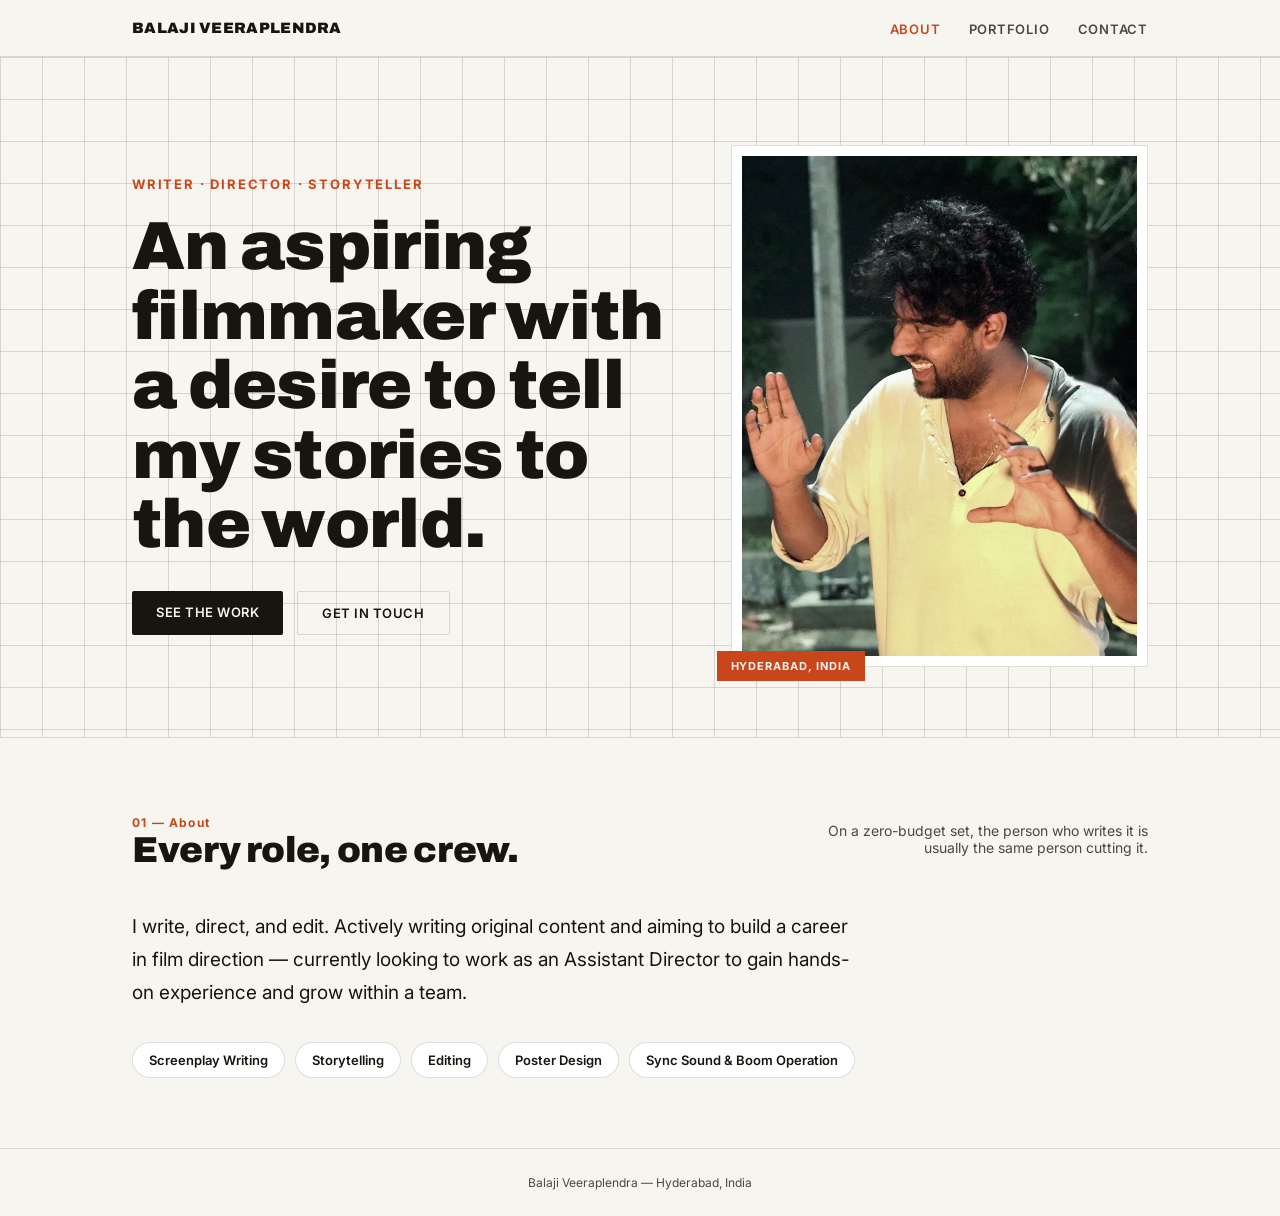
==== commit 6061ff7f: "Add co-writer credit to Yaaru — No Rules" ====
--- a/index.html
+++ b/index.html
@@ -25,9 +25,8 @@
 <header class="hero grid-bg">
   <div class="wrap hero-inner">
     <div>
-      <div class="eyebrow">Writer · Director · Hyderabad</div>
-      <h1>Filmmaker with a story to <em>tell.</em></h1>
-      <p class="hero-sub">An aspiring filmmaker with a desire to tell my stories to the world — three self-made shorts in, and building toward a career in direction.</p>
+      <div class="eyebrow">Writer · Director · Storyteller</div>
+      <h1>An aspiring filmmaker with a desire to tell my stories to the world.</h1>
       <div class="hero-cta">
         <a class="btn btn-primary" href="portfolio.html">See the work</a>
         <a class="btn btn-ghost" href="contact.html">Get in touch</a>
@@ -51,7 +50,7 @@
       </div>
       <p class="section-note">On a zero-budget set, the person who writes it is usually the same person cutting it.</p>
     </div>
-    <p class="about-text">I write, direct, and edit — and when the crew is small, I'm also running <strong>sync sound</strong> and designing the <strong>poster</strong>. My work so far has stayed close to Telugu voice and place, built on almost no budget but full creative control. Currently open to working as an <strong>Assistant Director</strong> to trade the solo grind for real set experience.</p>
+    <p class="about-text">I write, direct, and edit. Actively writing original content and aiming to build a career in film direction — currently looking to work as an Assistant Director to gain hands-on experience and grow within a team.</p>
     <div class="skills-row">
       <span class="skill-pill">Screenplay Writing</span>
       <span class="skill-pill">Storytelling</span>
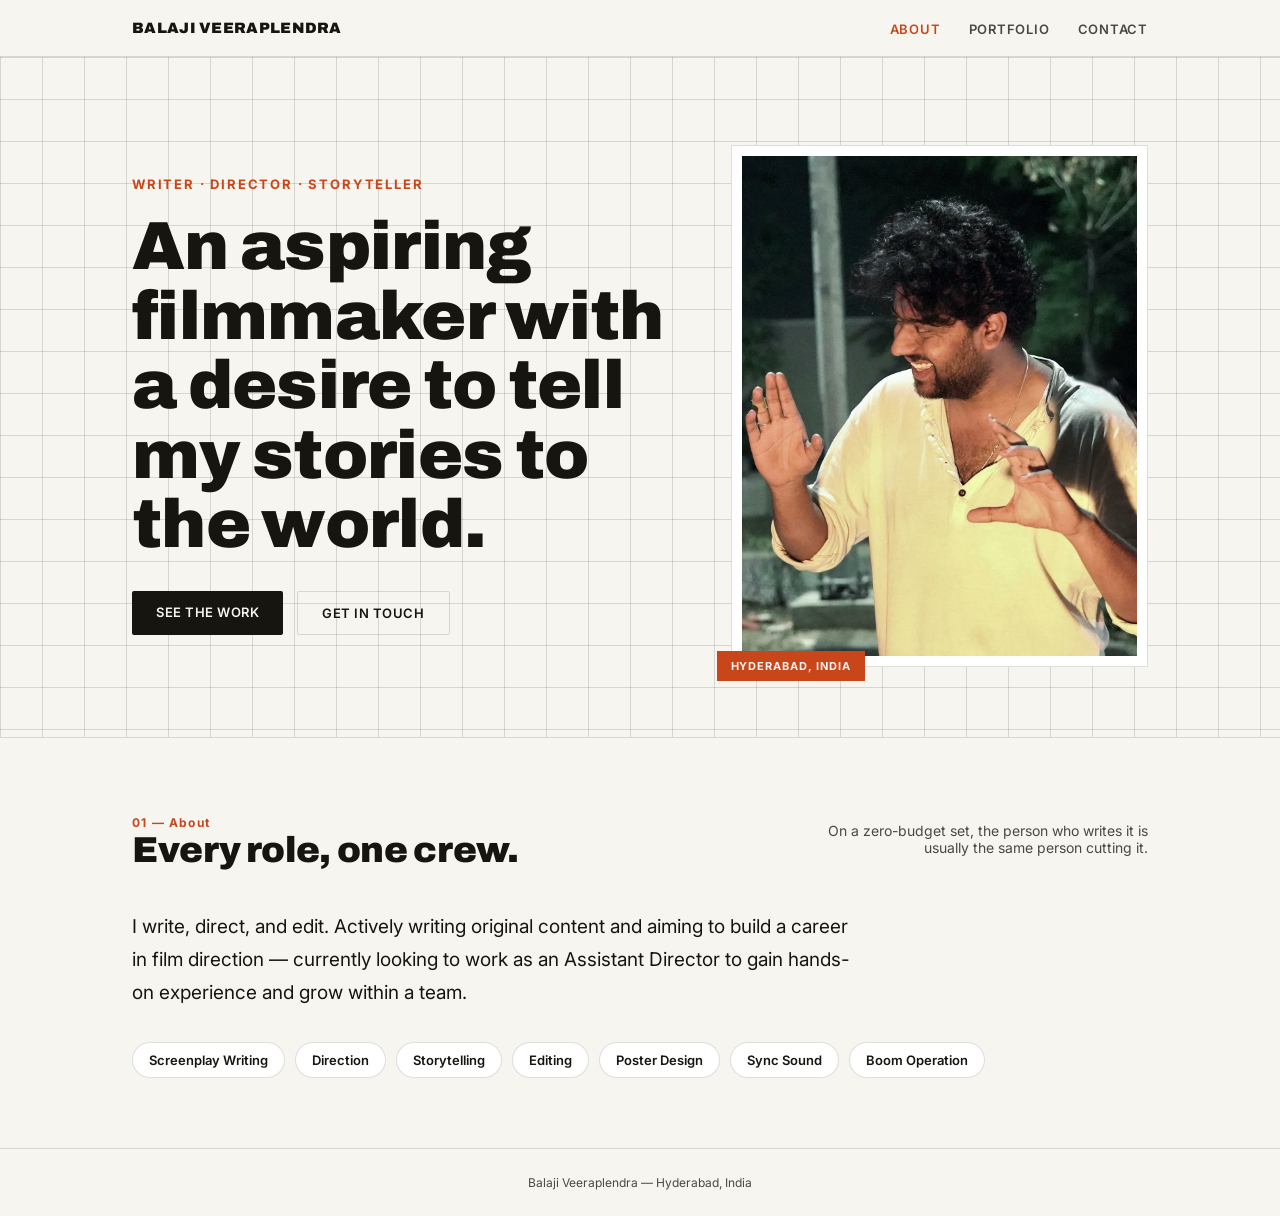
==== commit f38330ea: "Update skills, credits, and copy across site" ====
--- a/index.html
+++ b/index.html
@@ -53,10 +53,12 @@
     <p class="about-text">I write, direct, and edit. Actively writing original content and aiming to build a career in film direction — currently looking to work as an Assistant Director to gain hands-on experience and grow within a team.</p>
     <div class="skills-row">
       <span class="skill-pill">Screenplay Writing</span>
+      <span class="skill-pill">Direction</span>
       <span class="skill-pill">Storytelling</span>
       <span class="skill-pill">Editing</span>
       <span class="skill-pill">Poster Design</span>
-      <span class="skill-pill">Sync Sound & Boom Operation</span>
+      <span class="skill-pill">Sync Sound</span>
+      <span class="skill-pill">Boom Operation</span>
     </div>
   </div>
 </section>
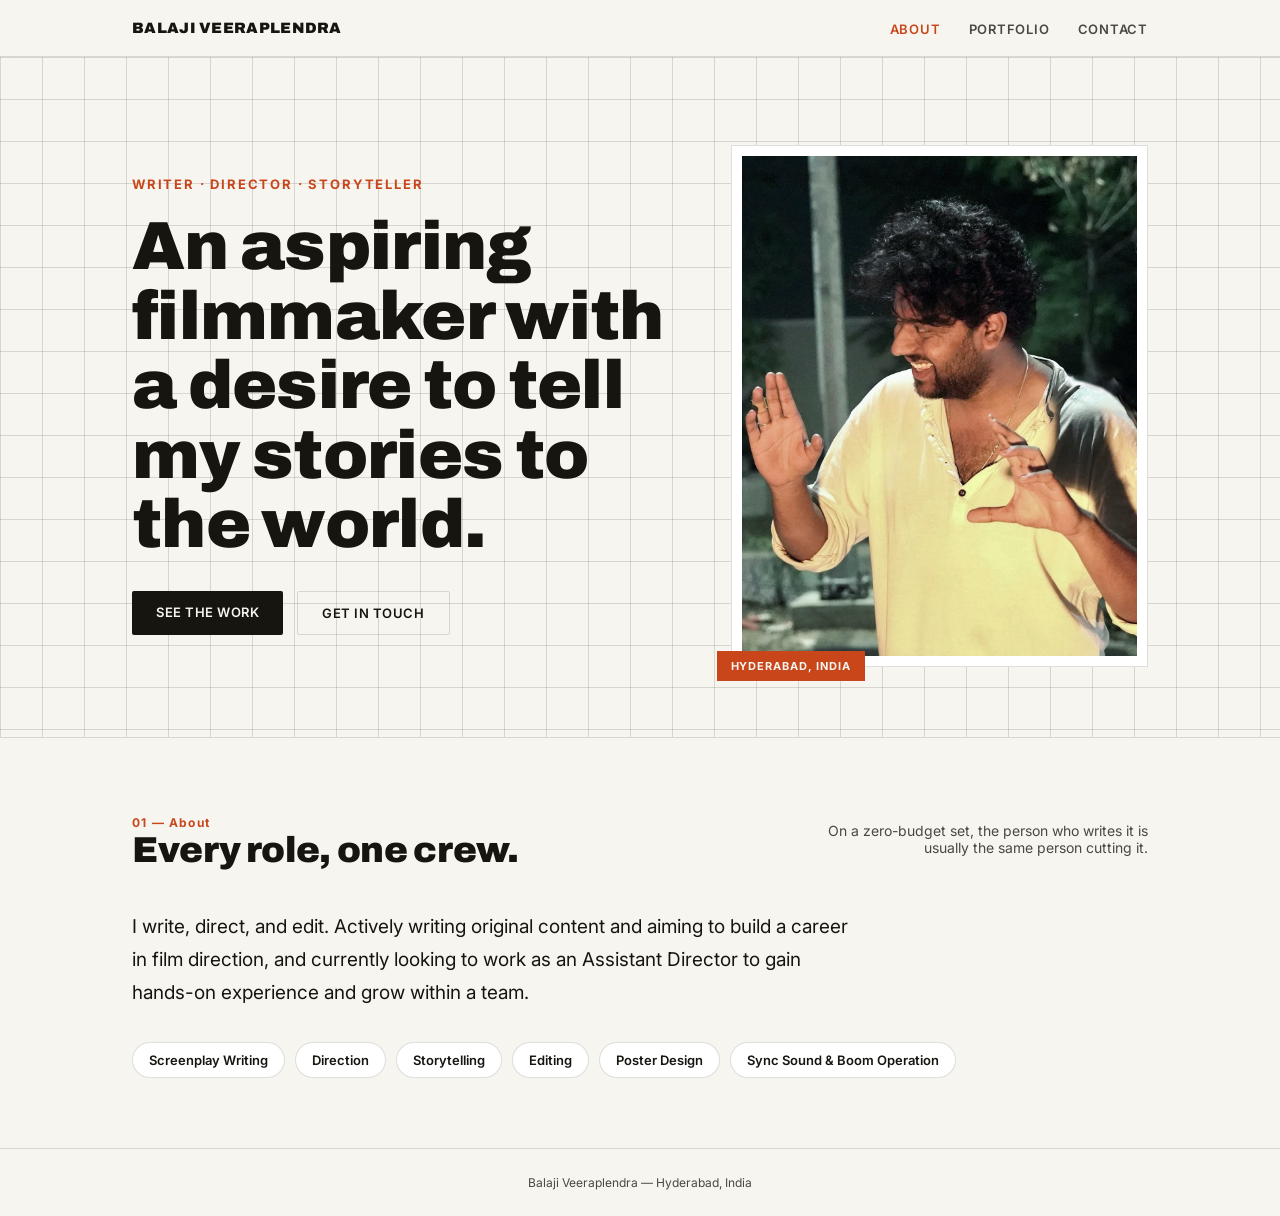
==== commit 7482b3b0: "Simplify contact subtext, remove mid-sentence em dashes" ====
--- a/index.html
+++ b/index.html
@@ -50,15 +50,14 @@
       </div>
       <p class="section-note">On a zero-budget set, the person who writes it is usually the same person cutting it.</p>
     </div>
-    <p class="about-text">I write, direct, and edit. Actively writing original content and aiming to build a career in film direction — currently looking to work as an Assistant Director to gain hands-on experience and grow within a team.</p>
+    <p class="about-text">I write, direct, and edit. Actively writing original content and aiming to build a career in film direction, and currently looking to work as an Assistant Director to gain hands-on experience and grow within a team.</p>
     <div class="skills-row">
       <span class="skill-pill">Screenplay Writing</span>
       <span class="skill-pill">Direction</span>
       <span class="skill-pill">Storytelling</span>
       <span class="skill-pill">Editing</span>
       <span class="skill-pill">Poster Design</span>
-      <span class="skill-pill">Sync Sound</span>
-      <span class="skill-pill">Boom Operation</span>
+      <span class="skill-pill">Sync Sound & Boom Operation</span>
     </div>
   </div>
 </section>
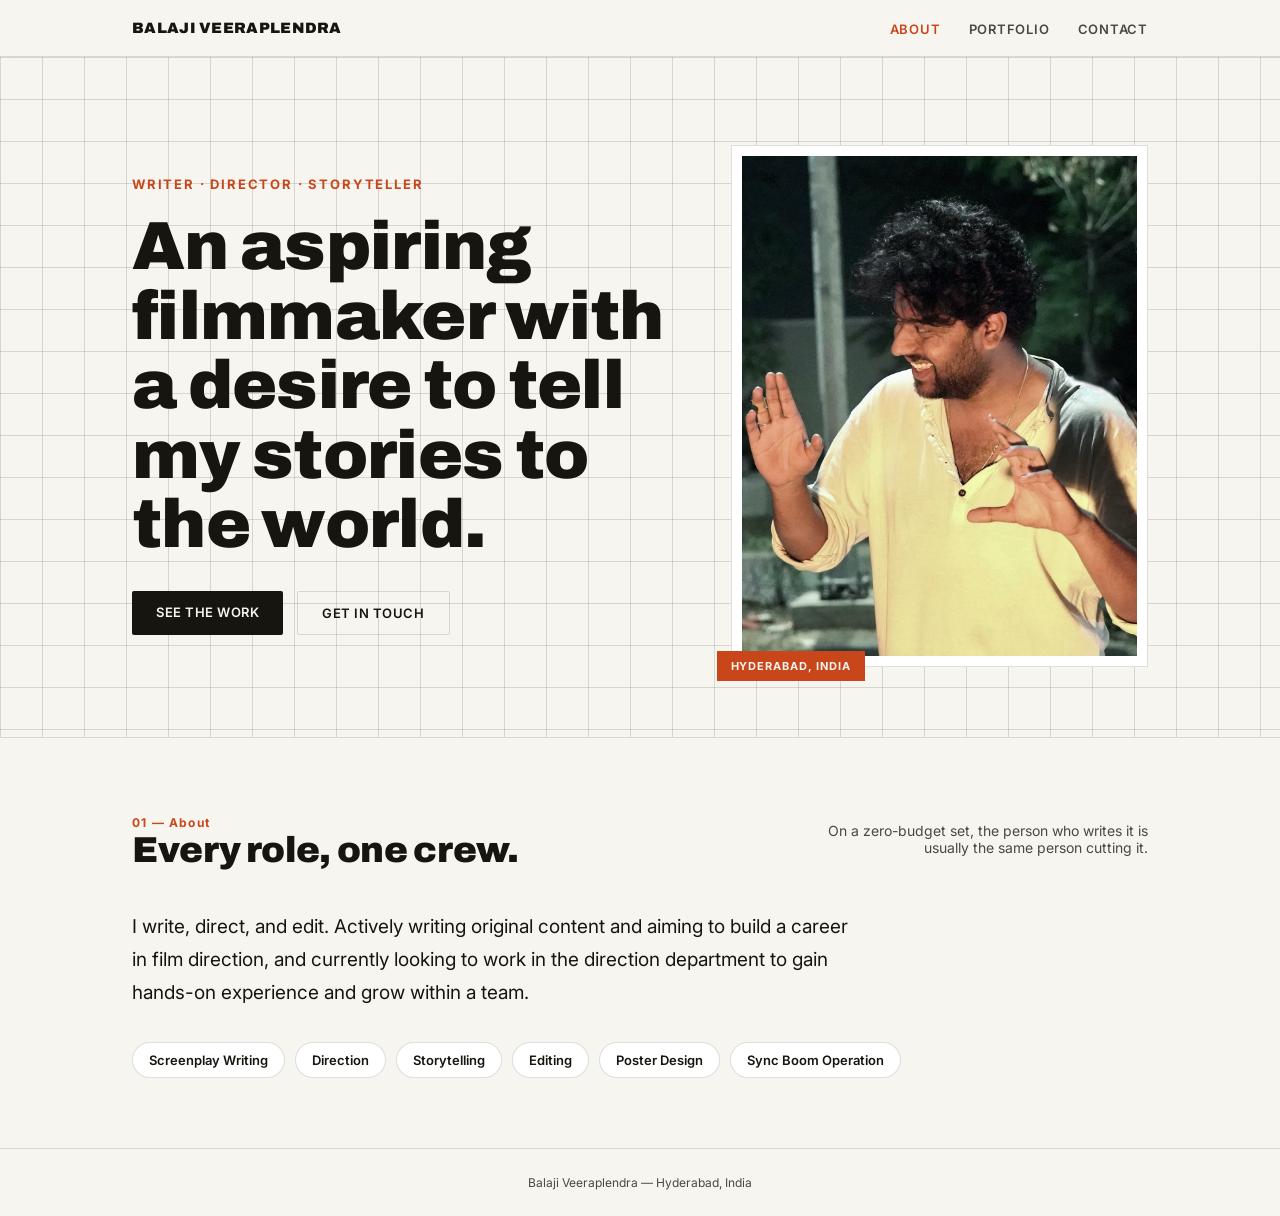
==== commit c87ec0ba: "Update About page wording" ====
--- a/index.html
+++ b/index.html
@@ -50,14 +50,14 @@
       </div>
       <p class="section-note">On a zero-budget set, the person who writes it is usually the same person cutting it.</p>
     </div>
-    <p class="about-text">I write, direct, and edit. Actively writing original content and aiming to build a career in film direction, and currently looking to work as an Assistant Director to gain hands-on experience and grow within a team.</p>
+    <p class="about-text">I write, direct, and edit. Actively writing original content and aiming to build a career in film direction, and currently looking to work in the direction department to gain hands-on experience and grow within a team.</p>
     <div class="skills-row">
       <span class="skill-pill">Screenplay Writing</span>
       <span class="skill-pill">Direction</span>
       <span class="skill-pill">Storytelling</span>
       <span class="skill-pill">Editing</span>
       <span class="skill-pill">Poster Design</span>
-      <span class="skill-pill">Sync Sound & Boom Operation</span>
+      <span class="skill-pill">Sync Boom Operation</span>
     </div>
   </div>
 </section>
--- a/style.css
+++ b/style.css
@@ -240,6 +240,11 @@
   flex-direction: column;
   transition: transform 0.2s ease, box-shadow 0.2s ease;
 }
+a.p-card{
+  text-decoration:none;
+  color: inherit;
+  cursor: pointer;
+}
 .p-card:hover{
   transform: translateY(-4px);
   box-shadow: 0 14px 30px rgba(22,21,15,0.1);
